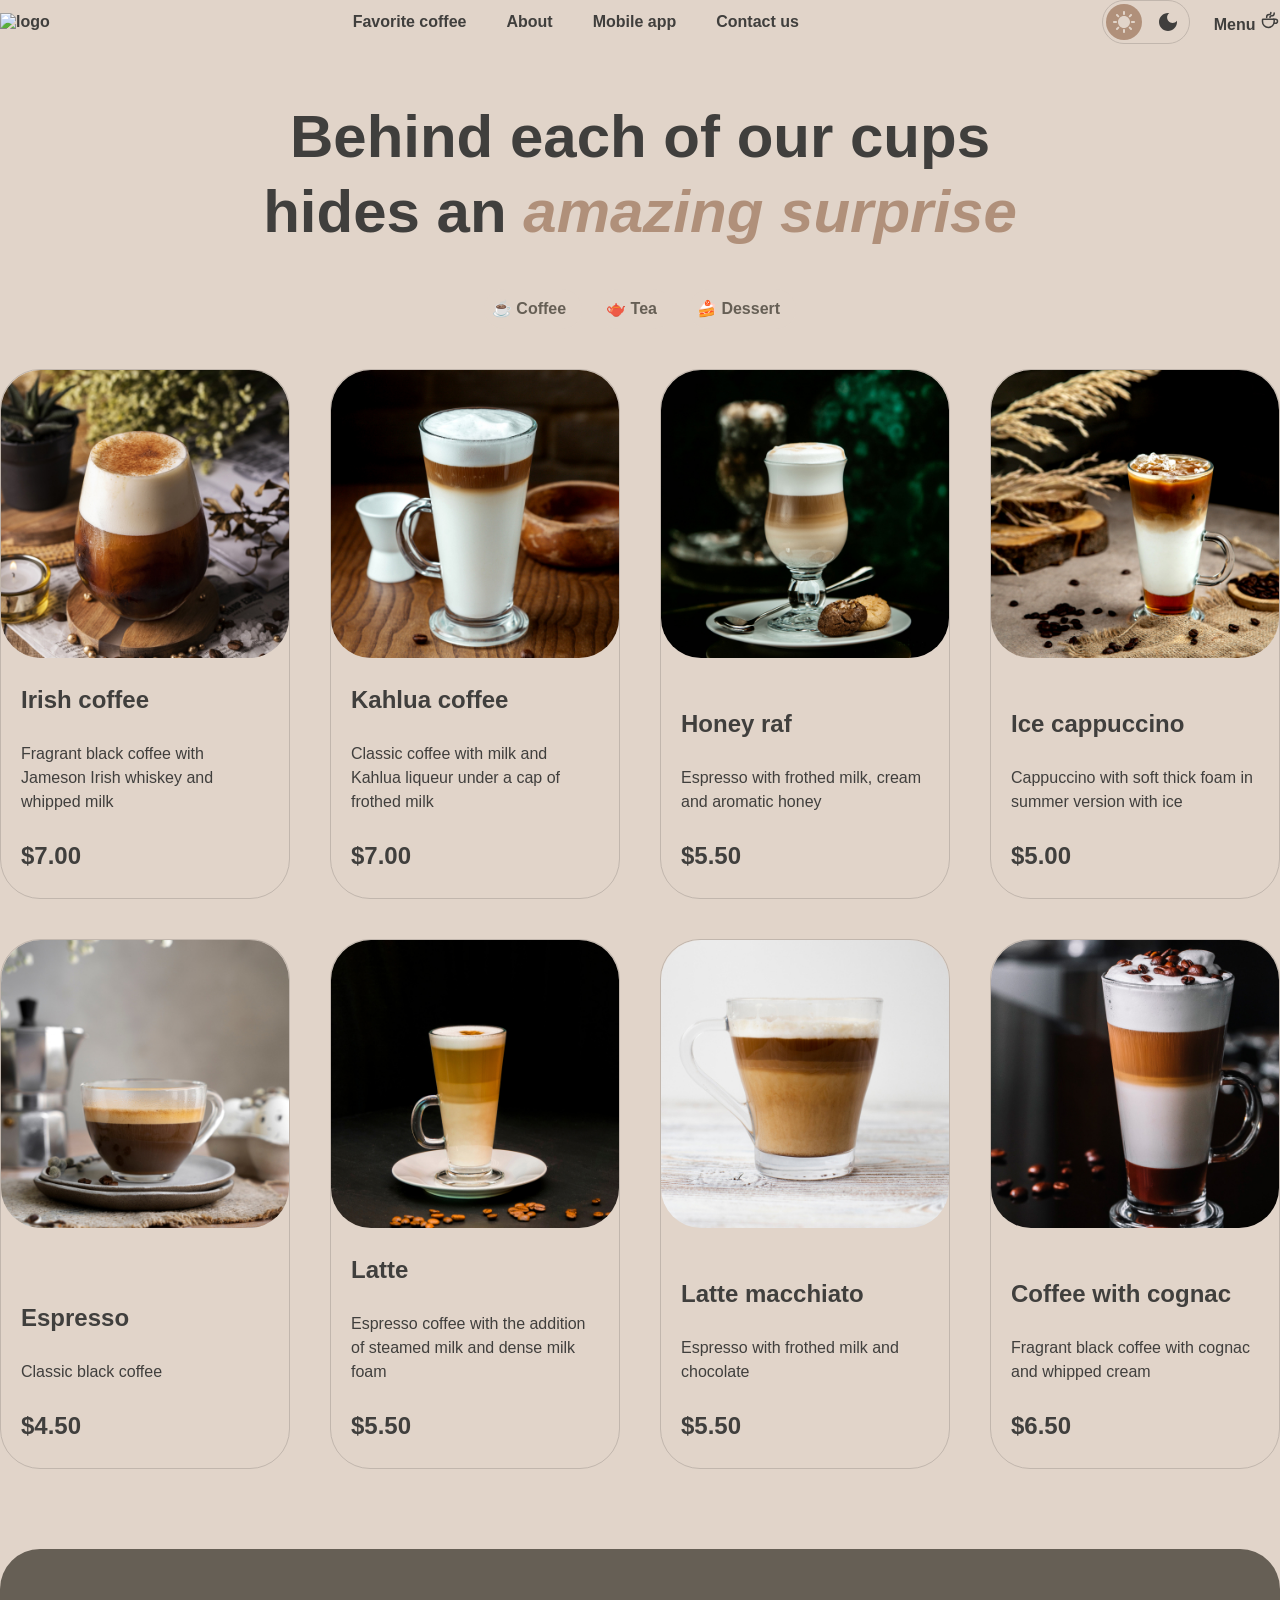
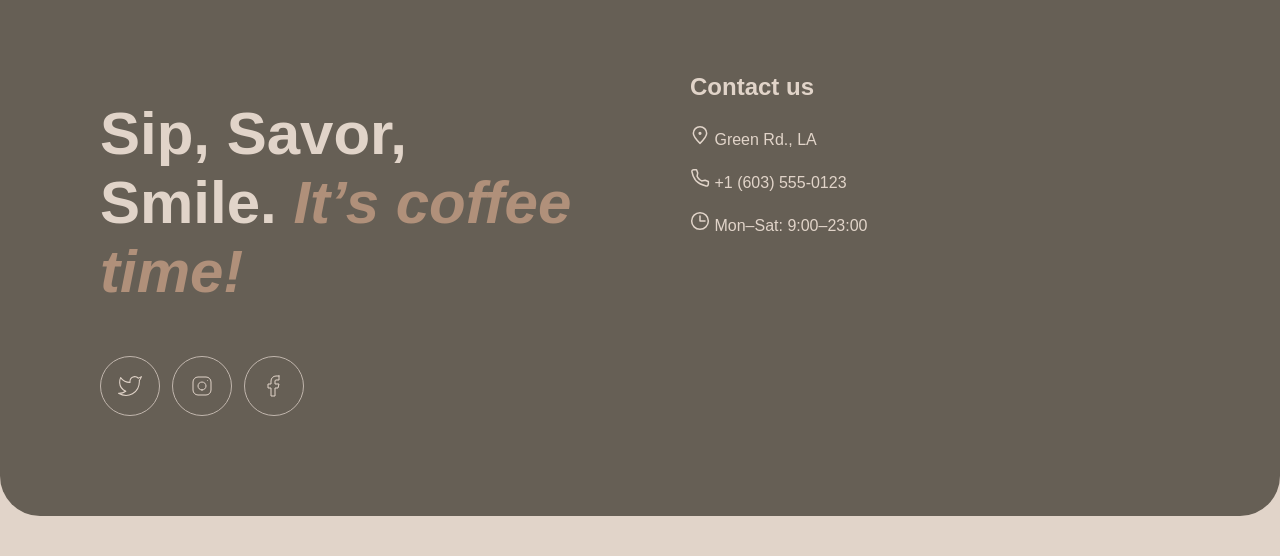
==== catalog.html @ fe8f6eed "fix: menu tab icons" ====
<!DOCTYPE html>
<html lang="en">
<head>
    <meta charset="UTF-8">
    <meta name="viewport" content="width=device-width, initial-scale=1.0">
    <title>Coffee Shop</title>
    <link rel="icon" type="image/x-icon" href="assets/img/favicon.ico">
    <link rel="stylesheet" href="style.css">
</head>
<body>
    <header>
<div class="navigation">
<a href="index.html">
<img src="assets/img/logo.svg" alt="logo">
</a>
<nav class="nav">
    <ul>
        <li><a href="index.html#hero">Favorite coffee</a></li>
        <li><a href="index.html#favorite-coffee">About</a></li>
        <li><a href="index.html#mobile-app">Mobile app</a></li>
        <li><a href="#contact-us">Contact us</a></li>
    </ul>
</nav>
<div class="theme-toggle">
<img src="assets/img/Theme-switch.svg" alt="state" class="img-default">
<img src="assets/img/Theme-switch-hover.svg" alt="state hover" class="img-hover">
</div>
<a href="catalog.html" class="menu-button">
    Menu
    <svg width="20" height="20" viewBox="0 0 20 20" fill="none" xmlns="http://www.w3.org/2000/svg">
<path d="M14.167 9.76667V11.6667C14.167 14.8883 11.5553 17.5 8.33366 17.5C5.112 17.5 2.50033 14.8883 2.50033 11.6667V9.76667C2.50033 9.4353 2.76896 9.16667 3.10033 9.16667H13.567C13.8984 9.16667 14.167 9.4353 14.167 9.76667Z" stroke="#403F3D" stroke-width="1.5" stroke-linecap="round" stroke-linejoin="round"/>
<path d="M10.0003 7.50008C10.0003 6.66675 10.5956 5.83341 11.786 5.83341C13.101 5.83341 14.167 4.76743 14.167 3.45246V2.91675" stroke="#403F3D" stroke-width="1.5" stroke-linecap="round" stroke-linejoin="round"/>
<path d="M6.66634 7.5V7.08333C6.66634 5.70262 7.78563 4.58333 9.16634 4.58333C10.0868 4.58333 10.833 3.83714 10.833 2.91667V2.5" stroke="#403F3D" stroke-width="1.5" stroke-linecap="round" stroke-linejoin="round"/>
<path d="M13.333 9.16675H15.4163C16.5669 9.16675 17.4997 10.0995 17.4997 11.2501C17.4997 12.4007 16.5669 13.3334 15.4163 13.3334H14.1663" stroke="#403F3D" stroke-width="1.5" stroke-linecap="round" stroke-linejoin="round"/>
</svg>
</a>
</div>
    </header>
    <main>
        <div class="menu-container">
            <h1 class="catalog-title">Behind each of our cups hides an <span>amazing surprise</span></h1>
            <div class="menu-tabs">
                <button><span class="icon">☕ Coffee</span></button>
                <button><span class="icon">🫖 Tea</span></button>
                <button><span class="icon">🍰 Dessert</span></button>
            </div>
            <div class="menu-grid">
                <div class="coffee-grid-item">
                    <img src="assets/img/coffee-1.jpg" alt="coffee 1">
                    <div class="grid-content">
                        <p>Irish coffee</p>
          <p>Fragrant black coffee with Jameson Irish whiskey and whipped milk</p>
          <p>$7.00</p></div>
                </div>
                                <div class="coffee-grid-item">
                    <img src="assets/img/coffee-2.jpg" alt="coffee 2">
                    <div class="grid-content">
                        <p>Kahlua coffee</p>
          <p>Classic coffee with milk and Kahlua liqueur under a cap of frothed milk</p>
          <p>$7.00</p></div>
                </div>
                                <div class="coffee-grid-item">
                    <img src="assets/img/coffee-3.jpg" alt="coffee 3">
                    <div class="grid-content">
                        <p>Honey raf</p>
          <p>Espresso with frothed milk, cream and aromatic honey</p>
          <p>$5.50</p></div>
                </div>
                                <div class="coffee-grid-item">
                    <img src="assets/img/coffee-4.jpg" alt="coffee 4">
                    <div class="grid-content">
                        <p>Ice cappuccino</p>
          <p>Cappuccino with soft thick foam in summer version with ice</p>
          <p>$5.00</p></div>
                </div>
                                <div class="coffee-grid-item">
                    <img src="assets/img/coffee-5.jpg" alt="coffee 5">
                    <div class="grid-content">
                        <p>Espresso</p>
          <p>Classic black coffee</p>
          <p>$4.50</p></div>
                </div>
                                <div class="coffee-grid-item">
                    <img src="assets/img/coffee-6.jpg" alt="coffee 6">
                    <div class="grid-content">
                        <p>Latte</p>
          <p>Espresso coffee with the addition of steamed milk and dense milk foam</p>
          <p>$5.50</p></div>
                </div>
                                <div class="coffee-grid-item">
                    <img src="assets/img/coffee-7.jpg" alt="coffee 7">
                    <div class="grid-content">
                        <p>Latte macchiato</p>
          <p>Espresso with frothed milk and chocolate</p>
          <p>$5.50</p></div>
                </div>
                                <div class="coffee-grid-item">
                    <img src="assets/img/coffee-8.jpg" alt="coffee 8">
                    <div class="grid-content">
                        <p>Coffee with cognac</p>
          <p>Fragrant black coffee with cognac and whipped cream</p>
          <p>$6.50</p></div>
                </div>
                </div>
            </div>
    </main>
      <footer>
       <div id="contact-us" class="footer">
        <div class="footer-child">
            <h2>Sip, Savor, Smile. <span>It’s coffee time!</span></h2>
<div class="social-logos">
    <a class="logo-item" href="https://x.com">
<svg width="24" height="24" viewBox="0 0 23 19" fill="none" xmlns="http://www.w3.org/2000/svg">
<path d="M22.5 0.510056C22.5 0.510056 20.4821 1.70217 19.36 2.04006C18.7577 1.34757 17.9573 0.856748 17.067 0.633982C16.1767 0.411216 15.2395 0.467251 14.3821 0.794509C13.5247 1.12177 12.7884 1.70446 12.273 2.46377C11.7575 3.22309 11.4877 4.12239 11.5 5.04006V6.04006C9.74263 6.08562 8.00127 5.69587 6.43101 4.9055C4.86074 4.11513 3.51032 2.94869 2.5 1.51006C2.5 1.51006 -1.5 10.5101 7.5 14.5101C5.44053 15.908 2.98716 16.609 0.5 16.5101C9.5 21.5101 20.5 16.5101 20.5 5.01006C20.4991 4.73151 20.4723 4.45365 20.42 4.18006C21.4406 3.17355 22.5 0.510056 22.5 0.510056Z" stroke="currentColor" stroke-linecap="round" stroke-linejoin="round"/>
</svg>
</a>

<a class="logo-item" href="https://instagram.com">
<svg width="24" height="24" viewBox="0 0 24 24" fill="none" xmlns="http://www.w3.org/2000/svg">
<path d="M12 16C14.2091 16 16 14.2091 16 12C16 9.79086 14.2091 8 12 8C9.79086 8 8 9.79086 8 12C8 14.2091 9.79086 16 12 16Z" stroke="currentColor" stroke-linecap="round" stroke-linejoin="round"/>
<path d="M3 16V8C3 5.23858 5.23858 3 8 3H16C18.7614 3 21 5.23858 21 8V16C21 18.7614 18.7614 21 16 21H8C5.23858 21 3 18.7614 3 16Z" stroke="currentColor"/>
<path d="M17.5 6.51L17.51 6.49889" stroke="currentColor" stroke-linecap="round" stroke-linejoin="round"/>
</svg>
</a>

<a class="logo-item" href="https://facebook.com">
<svg width="24" height="24" viewBox="0 0 24 24" fill="none" xmlns="http://www.w3.org/2000/svg">
<path d="M17 2H14C12.6739 2 11.4021 2.52678 10.4645 3.46447C9.52678 4.40215 9 5.67392 9 7V10H6V14H9V22H13V14H16L17 10H13V7C13 6.73478 13.1054 6.48043 13.2929 6.29289C13.4804 6.10536 13.7348 6 14 6H17V2Z" stroke="currentColor" stroke-linecap="round" stroke-linejoin="round"/>
</svg>
</a>
</div>

</div>

<div class="footer-child">
<h3 class="light-h3">Contact us</h3>
<p><span>
    <svg width="20" height="20" viewBox="0 0 20 20" fill="none" xmlns="http://www.w3.org/2000/svg">
<path d="M16.6663 8.33329C16.6663 12.0152 9.99967 18.3333 9.99967 18.3333C9.99967 18.3333 3.33301 12.0152 3.33301 8.33329C3.33301 4.65139 6.31778 1.66663 9.99967 1.66663C13.6816 1.66663 16.6663 4.65139 16.6663 8.33329Z" stroke="#E1D4C9" stroke-width="1.5"/>
<path d="M10.0003 9.16667C10.4606 9.16667 10.8337 8.79357 10.8337 8.33333C10.8337 7.8731 10.4606 7.5 10.0003 7.5C9.54009 7.5 9.16699 7.8731 9.16699 8.33333C9.16699 8.79357 9.54009 9.16667 10.0003 9.16667Z" fill="#E1D4C9" stroke="#E1D4C9" stroke-width="1.5" stroke-linecap="round" stroke-linejoin="round"/>
</svg>
 Green Rd.,  LA
</span></p>

<p><span>
    <svg width="20" height="20" viewBox="0 0 20 20" fill="none" xmlns="http://www.w3.org/2000/svg">
<path d="M15.0984 12.2516L11.6665 12.9166C9.34845 11.7531 7.91654 10.4166 7.08321 8.33329L7.72483 4.89154L6.51197 1.66663L3.72946 1.66663C2.60191 1.66663 1.71466 2.59958 1.90108 3.71161C2.29888 6.08454 3.37231 10.0391 6.24987 12.9166C9.27338 15.9401 13.5661 17.3318 16.1378 17.9288C17.299 18.1983 18.3332 17.2908 18.3332 16.0988L18.3332 13.4843L15.0984 12.2516Z" stroke="#E1D4C9" stroke-width="1.5" stroke-linecap="round" stroke-linejoin="round"/>
</svg>
+1 (603) 555-0123</span></p>

<p><span>
    <svg width="20" height="20" viewBox="0 0 20 20" fill="none" xmlns="http://www.w3.org/2000/svg">
<g clip-path="url(#clip0_217_1736)">
<path d="M10 5L10 10L15 10" stroke="#E1D4C9" stroke-width="1.5" stroke-linecap="round" stroke-linejoin="round"/>
<path d="M10.0003 18.3333C14.6027 18.3333 18.3337 14.6023 18.3337 9.99996C18.3337 5.39759 14.6027 1.66663 10.0003 1.66663C5.39795 1.66663 1.66699 5.39759 1.66699 9.99996C1.66699 14.6023 5.39795 18.3333 10.0003 18.3333Z" stroke="#E1D4C9" stroke-width="1.5" stroke-linecap="round" stroke-linejoin="round"/>
</g>
<defs>
<clipPath id="clip0_217_1736">
<rect width="20" height="20" fill="white"/>
</clipPath>
</defs>
</svg>
Mon–Sat: 9:00–23:00</span></p>
</div>
</div>
    </footer>
    <script src="js/main.js"></script>
</body>
</html>
---- style.css ----
* {
    box-sizing: border-box;
}
html {
    scroll-behavior: smooth;
}
body {
    background-color: #E1D4C9;
    font-family: 'Inter', sans-serif;
    color: #403F3D;
    max-width: 1360px;
    margin: 0 auto;
}
h2{
font-weight: 600;
font-size: 60px;
}
h1{
font-weight: 600;
font-size: 72px;
line-height: 105%;
color: #E1D4C9;
}
.catalog-title{
font-weight: 600;
font-size: 60px;
line-height: 125%;
color: #403F3D;
text-align: center;
max-width: 800px;
width: 100%;
margin-left: auto;
margin-right: auto;
}
h3{
    font-weight: 600;
    font-size: 24px;
    color: #403F3D;
}
.light-h3{
    font-weight: 600;
    font-size: 24px;
    color: #E1D4C9;
}
p {
font-weight: 400;
font-size: 16px;
line-height: 150%;
}
.nav {
    flex: 1;
}
.nav ul {
display: flex;
justify-content: center;
gap: 40px;
list-style: none;
margin: 0;
padding: 0;
}
.navigation {
    display: flex;
    align-items: center;
    width: 100%;
    justify-content: space-between;
    padding-bottom:15px;
}

a {
   text-decoration: none;
}
footer{
    background-color: #665F55;
    border-radius: 40px;

}
footer a{
border-style: solid;
border-radius: 100px;
border-width: 1px;
border-color: #c1b6ad;
color: #E1D4C9;
width: 60px;
height: 60px;
}

footer a:hover {
border-color: #E1D4C9;
border-style: none;
background-color: #E1D4C9;
color: #403F3D;
}
header a{
font-size: 16px;
font-weight: 600;
color: inherit;
}

.hero-container {
  background-image: url("assets/img/img-hero.svg");
  background-size: cover;
  background-position: center;
  background-repeat: no-repeat;
  border-radius: 40px;
  height: 644px;
  padding-top: 52px;
  padding-left: 100px;

}
.offer{
    max-width: 530px;
    gap: 40px;
}

h2 span {
    font-style: italic;
    color: #B0907A;
}
h1 span {
    font-style: italic;
    color: #B0907A;
}
.offer-button{
    display: inline-flex;
    align-items: center;
    justify-content: center;
    gap: 8px;
    color: #403F3D;
    background-color:#E1D4C9;
    width: 200px;
    height: 64px;
    border-radius: 100px;
    font-size: 16px;
    font-weight: 600;
    border: none;
    margin-top: 15px;}
.offer-button svg{
    visibility: hidden;
}
.offer-button:hover svg{
    visibility:visible;
}
.offer p{
    color: #E1D4C9;
    line-height: 150%;
}
.theme-toggle{
    display: flex;
    align-items: center;
    margin-right: 24px;
    position: relative;
}

.img-hover {
display: none;
}
.theme-toggle:hover .img-default{
    display: none;
}
.theme-toggle:hover .img-hover {
display: flex;
gap: 24px;
}
.menu-button:hover{
border-color: #403F3D;
border-bottom: 2px solid;
}
.favorite-coffee-container{
display: flex;
flex-direction: column;
align-items: center;
padding-top: 55px;
width: 100%;
}

.slider-container{
    width: 100%;
    height: 100%;
    display: flex;
    flex-direction: row;
    align-items: center;
    text-align: center;
    gap: 40px;
    justify-content: flex-start;
    overflow-x:hidden;
    overflow-y:hidden;


}
.slider-item{
padding: 0px 336px;;
}
.left-arrow:hover{
background-color: #665F55;
color: #E1D4C9;
border-radius: 100px;
}

.right-arrow:hover{
background-color: #665F55;
color: #E1D4C9;
border-radius: 100px;
}
.slider-item img{
    width: 480px;
    height: 480px;
}
.slider-controls {
display: flex;
justify-content: center;
gap: 12px;
}
.slider-controls__item {
width: 40px;
height: 4px;
border-radius: 100px;
background-color: #C1B6AD;
}
.slider-controls__item.active {
background-color: #665f55;
}
footer h2{
    color:#E1D4C9;
}
.about-grid{
  column-count: 2;
  column-gap: 40px;
  width: 100%;

}
.grid-item{
    border-radius: 20px;
    width: 100%;
    object-fit: cover;
    margin-bottom: 40px;
}
.grid-item:nth-child(1) { height: 590px; }
.grid-item:nth-child(2) { height: 430px; }
.grid-item:nth-child(3) { height: 430px; }
.grid-item:nth-child(4) { height: 590px; }

.mobile-app{
    display: flex;
    flex-direction: row;
    align-items:center;
}
.mobile-screens-img{
width: 100%;
}
.mobile-app svg:hover{
background-color: #665F55;
color: #E1D4C9;
border-radius: 100px;
}
.footer{
    display: flex;
    flex-direction: row;
    padding: 100px;
    gap: 100px;
    margin-bottom: 40px;
}
.footer-child{
    flex: 1;
}
.footer-child p{
        color: #E1D4C9;
}
.footer-child p:hover{
  text-decoration: underline;
}
.social-logos {
    display: flex;
    align-items: center;
    gap: 12px;
}
.logo-item{
display: flex;
  align-items: center;
  justify-content: center;
}
.menu-container {
    display: flex;
    flex-direction: column;
}
.menu-tabs{
    display: flex;
    justify-content: center;
    gap: 16px;
    margin-bottom: 40px;

}
.menu-grid{
    display: grid;
    grid-template-columns: repeat(4, 1fr);
    grid-template-rows: repeat(2, auto);
    gap: 40px;
    width: 100%;
    margin-bottom: 80px;
}
.coffee-grid-item {
  display: flex;
  flex-direction: column;
  justify-content: space-between;
  color:#403F3D;
    border: 1px solid #C1B6AD;
    border-radius: 40px;
}
.coffee-grid-item img{
width: 100%;
  height: auto;
  border-radius: 40px;
  object-fit: cover;
}
.grid-content{
    padding-left: 20px;
    padding-right: 20px;
}
.menu-tabs button{
padding-top: 8px;
padding-right: 16px;
padding-bottom: 8px;
padding-left: 8px;
gap: 8px;
border-radius: 100px;
background-color: #E1D4C9;
color: #665F55;
border-style: none;
font-weight: 600;
font-size: 16px;
line-height: 150%;
}
.menu-tabs button:hover{
background-color: #665F55;
color: #E1D4C9;
border-radius: 100px;
}
.grid-content p{
    font-weight: 600;
    font-size: 24px;
    color: #403F3D;
}
.grid-content p:nth-child(2){
    font-weight: 400;
    font-size: 16px;
    color: #403F3D;
}
.burger-menu{
width: 60px;
  height: 60px;
  background-color: transparent;
  border: 1px solid #403F3D;
  border-radius: 50%;
  display: none;
  flex-direction: column;
  justify-content: center;
  align-items: center;
  gap: 8px;
  cursor: pointer;
  padding: 0;
  transition: background-color 0.3s ease, border-color 0.3s ease;
}
.burger-menu .line {
display: block;
  width: 24px;
  height: 2px;
  background-color: #403F3D;
  border-radius: 2px;
  transition: transform 0.3s ease, opacity 0.3s ease;
}

body.dark-theme {
    background-color: #403F3D;
    color: #E1D4C9;
}

body.dark-theme h2,
body.dark-theme h3,
body.dark-theme .catalog-title,
body.dark-theme .grid-content p,
body.dark-theme .menu-button{
    color: #E1D4C9;
}
body.dark-theme .theme-toggle .img-default:hover{
    background-color: #E1D4C9;
    border-radius: 100px;
}
body.dark-theme .theme-toggle .img-default{
    background-color: #E1D4C9;
    border-radius: 100px;
}

body.dark-theme h1 {
    color: #403F3D;
}

body.dark-theme .coffee-grid-item {
    border-color: #665F55;
    background-color: #4a4947;
}

body.dark-theme .menu-button:hover {
    border-color: #E1D4C9;
}

  @media (max-width: 768px) {
  body {
    overflow-x: hidden;
    padding: 0 40px;
  }
.navigation {
    justify-content: space-between;
}

  h1 { font-size: 54px; }
  h2, .catalog-title { font-size: 44px; }


  .nav { display: none; }
  .theme-toggle { margin-right: 0; }


  .hero-container {
    height: 520px;
    padding-left: 60px;
    padding-top: 40px;
  }
  .offer { max-width: 440px; }


  .slider-item { padding: 0 40px; }
  .slider-item img {
    width: 348px;
    height: 348px;
  }


  .about-grid {
    column-count: 1;
  }
  .grid-item {
    height: auto !important;
    margin-bottom: 24px;
  }


  .menu-grid {
    grid-template-columns: repeat(2, 1fr);
    gap: 24px;
    margin-bottom: 40px;
  }


  .footer {
    flex-direction: column;
    padding: 60px 40px;
    gap: 60px;
  }
 .slider-controls,
  .left-arrow,
  .right-arrow,
  .menu-button{
    display: none;
  }
    .menu-grid .coffee-grid-item:nth-child(n+5) {
    display: none;
  }
  .burger-menu {
  display: flex !important;
   min-width: 60px !important;
    min-height: 60px !important;
}
.mobile-app{
    flex-direction: column;
}
}

@media (max-width: 380px) {
  body {
    padding: 0 16px;
  }

  h1 { font-size: 42px; }
  h2, .catalog-title { font-size: 32px; }

  .navigation {
    justify-content: space-between;
}

  .hero-container {
    height: auto;
    padding: 60px 16px;
    background-position: 35% center;
  }
  .offer {
    max-width: 100%;
    text-align: center;
  }
  .offer-button {
    margin: 24px auto 0 auto;
    display: flex;
  }

  .slider-item img {
    width: 280px;
    height: 280px;
  }

  .menu-grid {
    grid-template-columns: 1fr;
    gap: 20px;
  }

  .footer {
    padding: 60px 16px;
    gap: 40px;
  }
  .slider-controls,
  .left-arrow,
  .right-arrow,
  .menu-button{
    display: none;
  }
    .menu-grid .coffee-grid-item:nth-child(n+5) {
    display: none;
  }
    .burger-menu{
  display: flex !important;
    min-width: 60px !important;
    min-height: 60px !important;
}
.mobile-app{
    flex-direction: column;
}
}
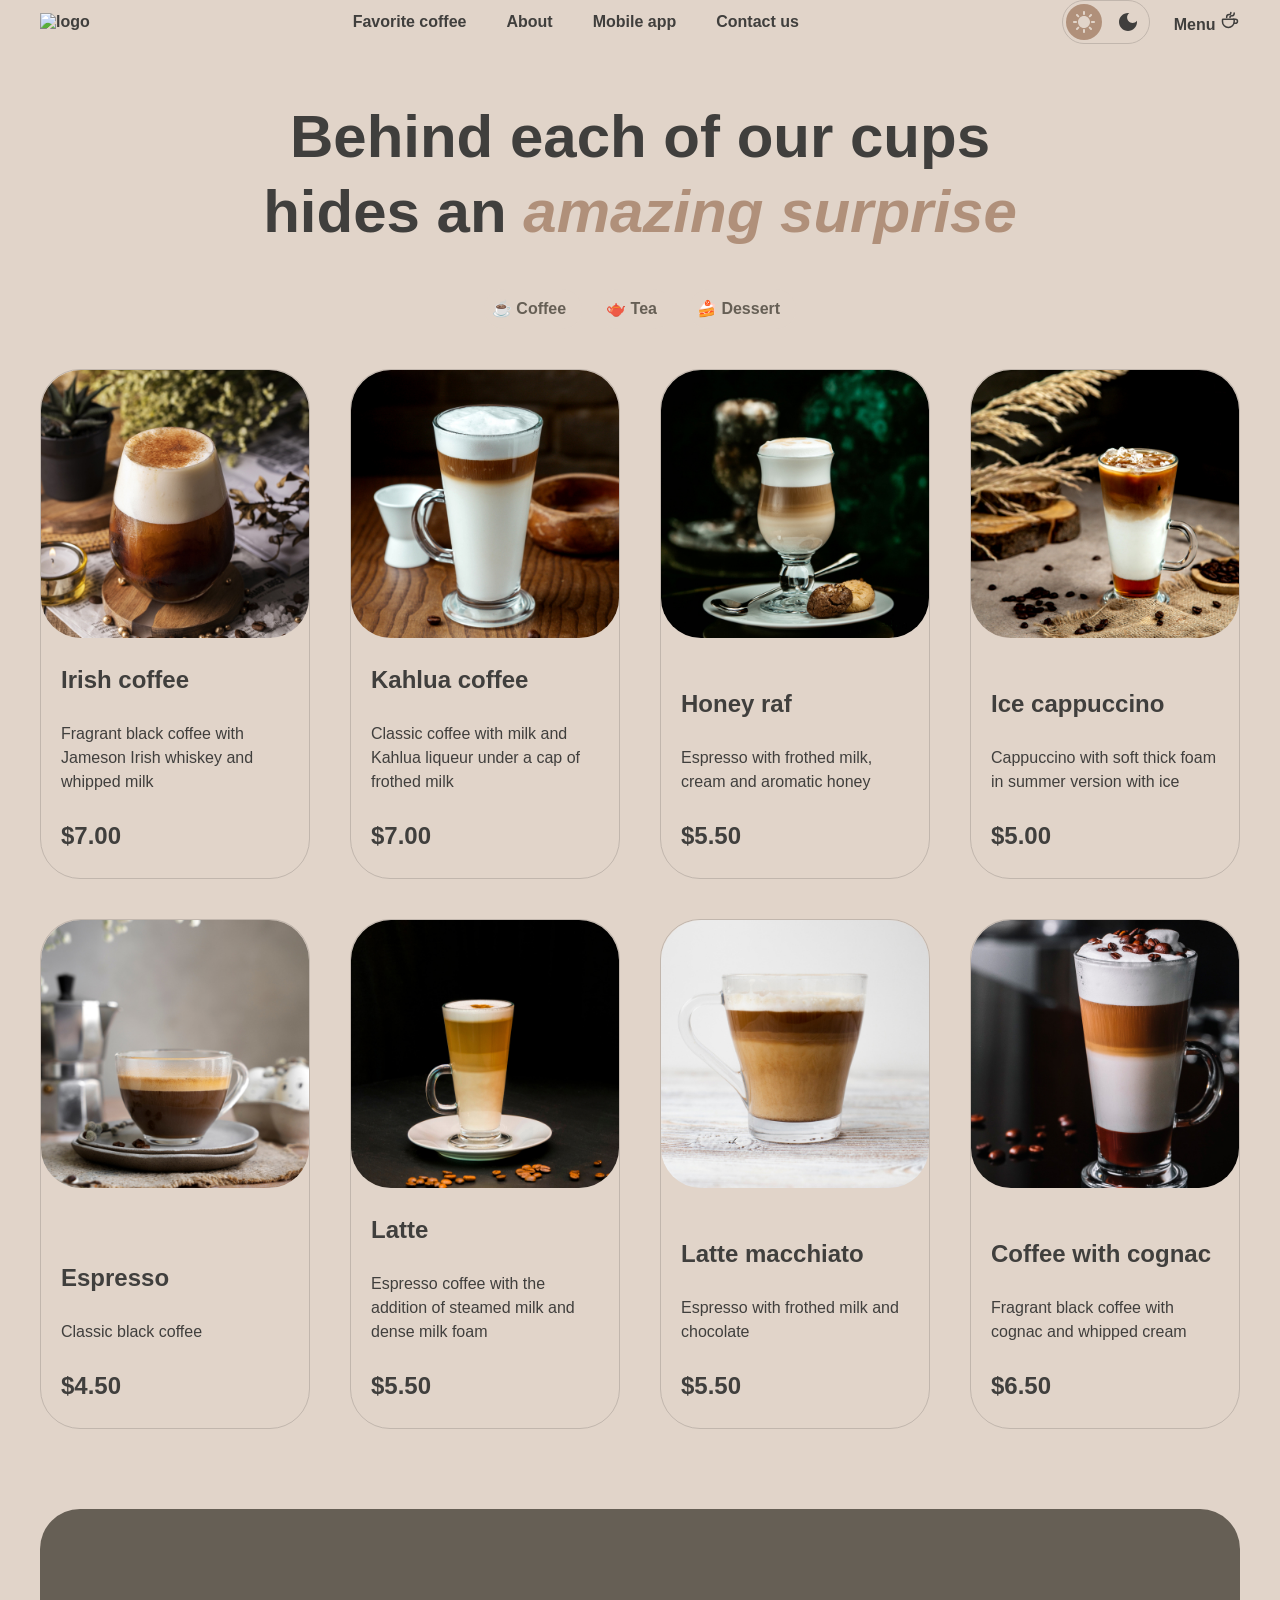
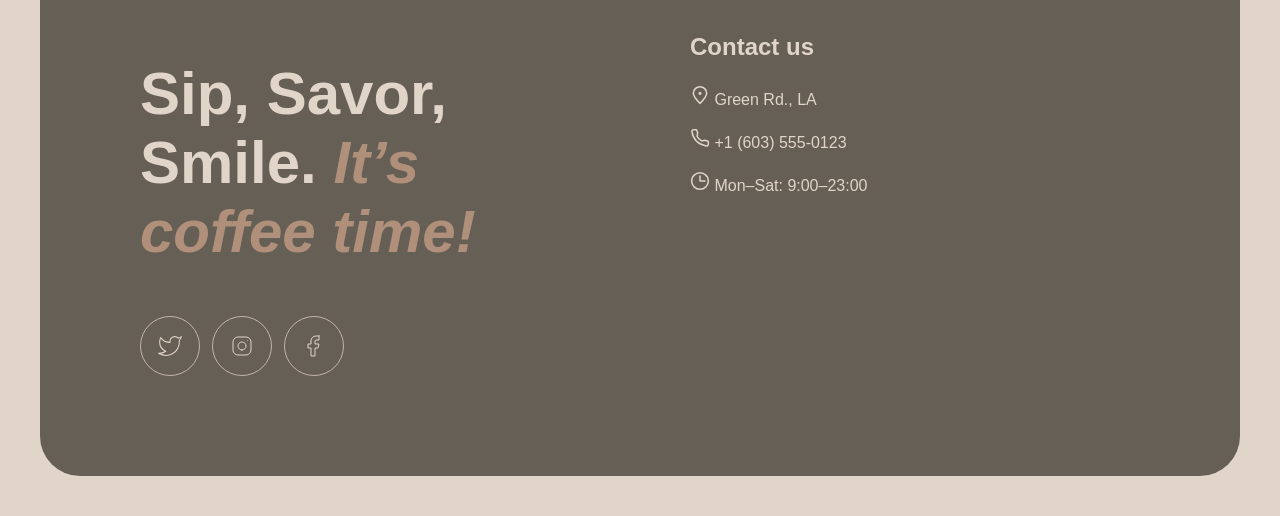
==== commit 8fd6886b: "fix: header and body" ====
--- a/catalog.html
+++ b/catalog.html
@@ -8,16 +8,15 @@
     <link rel="stylesheet" href="style.css">
 </head>
 <body>
-    <header>
-<div class="navigation">
-<a href="index.html">
+    <header class="navigation">
+<a href="/">
 <img src="assets/img/logo.svg" alt="logo">
 </a>
 <nav class="nav">
     <ul>
-        <li><a href="index.html#hero">Favorite coffee</a></li>
-        <li><a href="index.html#favorite-coffee">About</a></li>
-        <li><a href="index.html#mobile-app">Mobile app</a></li>
+        <li><a href="/#hero">Favorite coffee</a></li>
+        <li><a href="/#favorite-coffee">About</a></li>
+        <li><a href="/#mobile-app">Mobile app</a></li>
         <li><a href="#contact-us">Contact us</a></li>
     </ul>
 </nav>
@@ -25,7 +24,7 @@
 <img src="assets/img/Theme-switch.svg" alt="state" class="img-default">
 <img src="assets/img/Theme-switch-hover.svg" alt="state hover" class="img-hover">
 </div>
-<a href="catalog.html" class="menu-button">
+<a href="/" class="menu-button">
     Menu
     <svg width="20" height="20" viewBox="0 0 20 20" fill="none" xmlns="http://www.w3.org/2000/svg">
 <path d="M14.167 9.76667V11.6667C14.167 14.8883 11.5553 17.5 8.33366 17.5C5.112 17.5 2.50033 14.8883 2.50033 11.6667V9.76667C2.50033 9.4353 2.76896 9.16667 3.10033 9.16667H13.567C13.8984 9.16667 14.167 9.4353 14.167 9.76667Z" stroke="#403F3D" stroke-width="1.5" stroke-linecap="round" stroke-linejoin="round"/>
@@ -34,7 +33,10 @@
 <path d="M13.333 9.16675H15.4163C16.5669 9.16675 17.4997 10.0995 17.4997 11.2501C17.4997 12.4007 16.5669 13.3334 15.4163 13.3334H14.1663" stroke="#403F3D" stroke-width="1.5" stroke-linecap="round" stroke-linejoin="round"/>
 </svg>
 </a>
-</div>
+<button class="burger-menu">
+  <span class="line"></span>
+  <span class="line"></span>
+</button>
     </header>
     <main>
         <div class="menu-container">
@@ -104,8 +106,7 @@
                 </div>
             </div>
     </main>
-      <footer>
-       <div id="contact-us" class="footer">
+      <footer id="contact-us" class="footer">
         <div class="footer-child">
             <h2>Sip, Savor, Smile. <span>It’s coffee time!</span></h2>
 <div class="social-logos">
@@ -162,7 +163,6 @@
 </svg>
 Mon–Sat: 9:00–23:00</span></p>
 </div>
-</div>
     </footer>
     <script src="js/main.js"></script>
 </body>
--- a/style.css
+++ b/style.css
@@ -8,7 +8,9 @@
     background-color: #E1D4C9;
     font-family: 'Inter', sans-serif;
     color: #403F3D;
-    max-width: 1360px;
+    max-width: 1440px;
+    padding-left: 40px;
+    padding-right: 40px;
     margin: 0 auto;
 }
 h2{
@@ -188,7 +190,7 @@
 
 }
 .slider-item{
-padding: 0px 336px;;
+padding: 0px 336px;
 }
 .left-arrow:hover{
 background-color: #665F55;
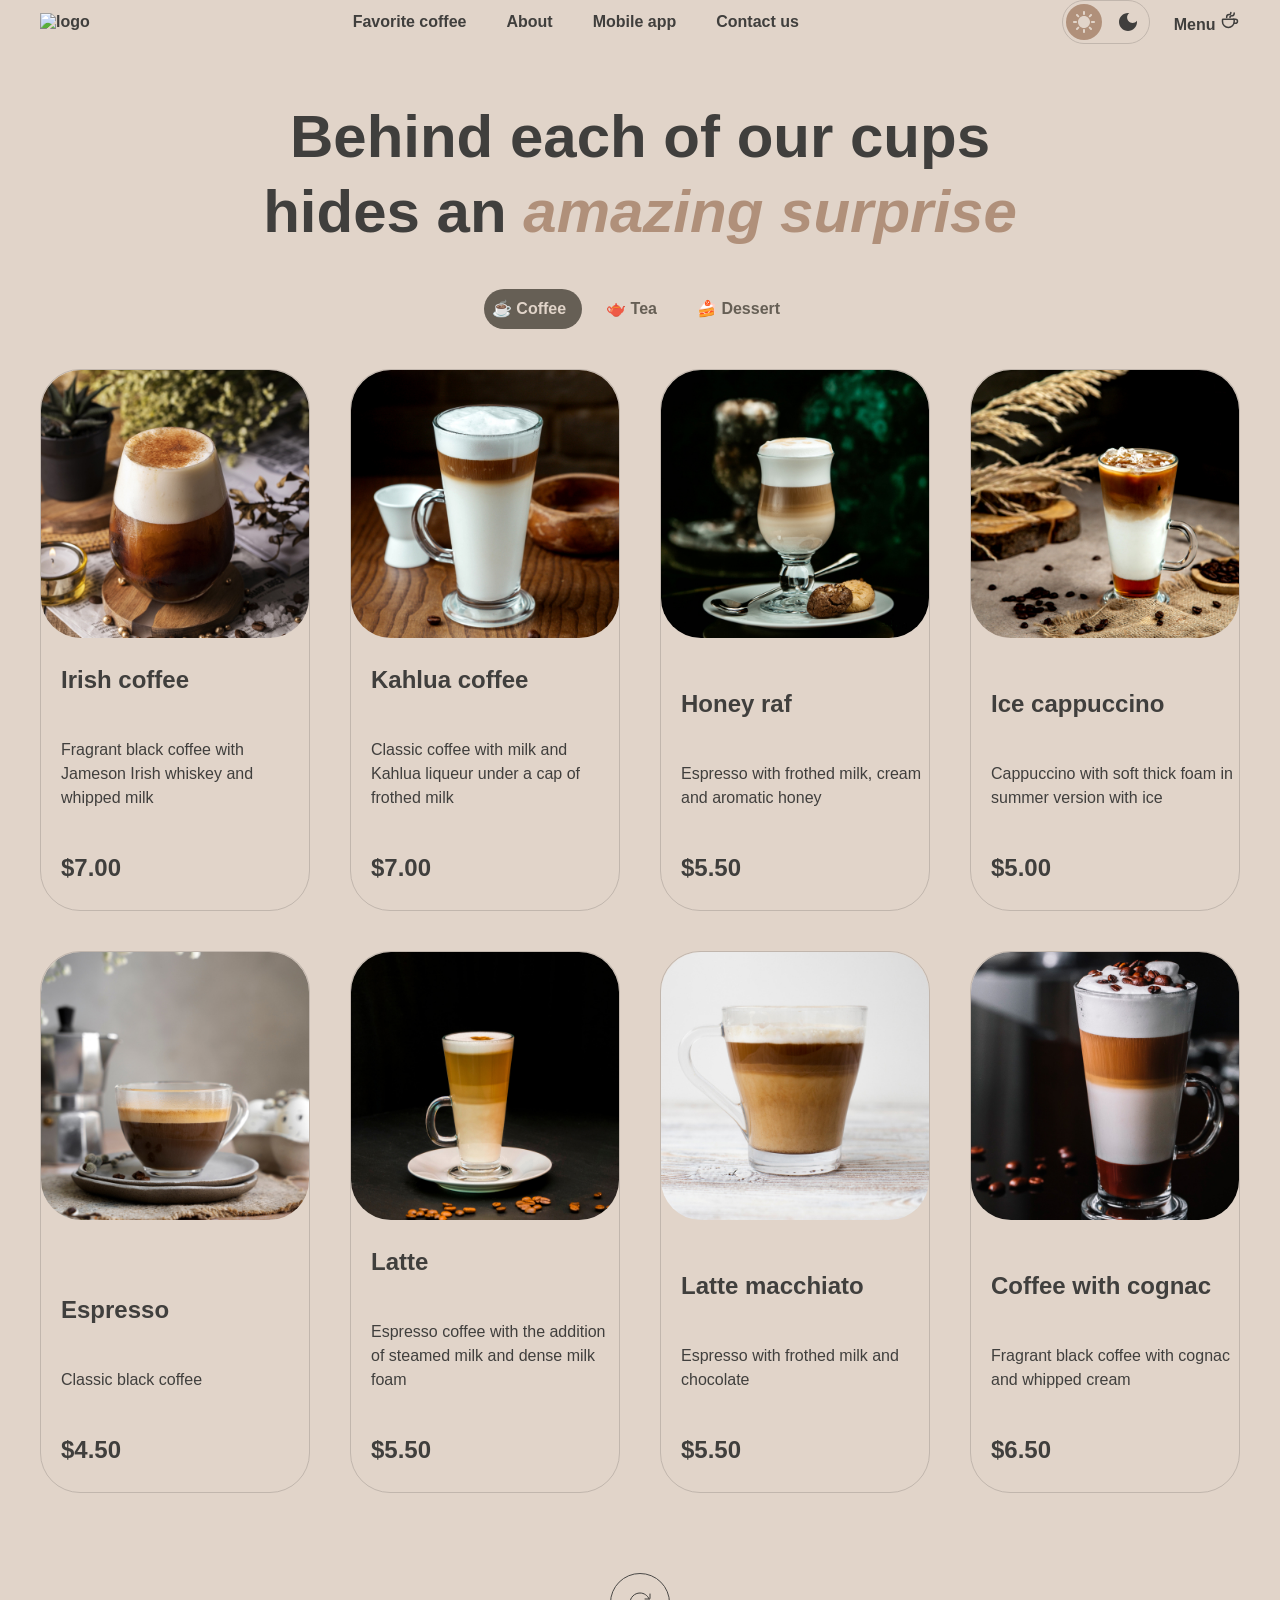
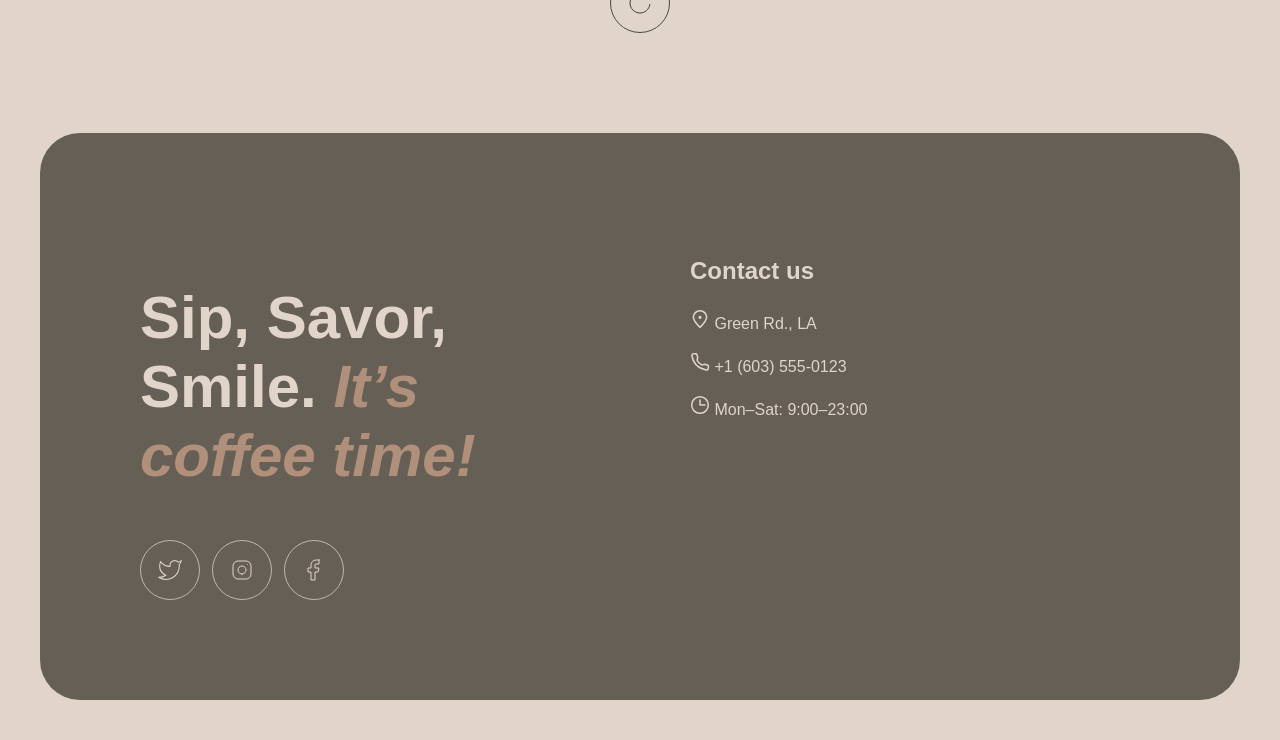
==== commit 0fa165ae: "feat: add choose category and refresh" ====
--- a/catalog.html
+++ b/catalog.html
@@ -8,23 +8,32 @@
     <link rel="stylesheet" href="style.css">
 </head>
 <body>
-    <header class="navigation">
+<header class="navigation">
 <a href="/">
 <img src="assets/img/logo.svg" alt="logo">
 </a>
-<nav class="nav">
+<nav class="nav" id="nav-menu">
     <ul>
-        <li><a href="/#hero">Favorite coffee</a></li>
-        <li><a href="/#favorite-coffee">About</a></li>
-        <li><a href="/#mobile-app">Mobile app</a></li>
+        <li><a href="#hero">Favorite coffee</a></li>
+        <li><a href="#favorite-coffee">About</a></li>
+        <li><a href="#mobile-app">Mobile app</a></li>
         <li><a href="#contact-us">Contact us</a></li>
     </ul>
+        <a href="catalog.html" class="menu-button mobile-only-btn">
+      Menu
+      <svg width="20" height="20" viewBox="0 0 20 20" fill="none" xmlns="http://w3.org">
+        <path d="M14.167 9.76667V11.6667C14.167 14.8883 11.5553 17.5 8.33366 17.5C5.112 17.5 2.50033 14.8883 2.50033 11.6667V9.76667C2.50033 9.4353 2.76896 9.16667 3.10033 9.16667H13.567C13.8984 9.16667 14.167 9.4353 14.167 9.76667Z" stroke="#403F3D" stroke-width="1.5" stroke-linecap="round" stroke-linejoin="round"/>
+        <path d="M10.0003 7.50008C10.0003 6.66675 10.5956 5.83341 11.786 5.83341C13.101 5.83341 14.167 4.76743 14.167 3.45246V2.91675" stroke="#403F3D" stroke-width="1.5" stroke-linecap="round" stroke-linejoin="round"/>
+        <path d="M6.66634 7.5V7.08333C6.66634 5.70262 7.78563 4.58333 9.16634 4.58333C10.0868 4.58333 10.833 3.83714 10.833 2.91667V2.5" stroke="#403F3D" stroke-width="1.5" stroke-linecap="round" stroke-linejoin="round"/>
+        <path d="M13.333 9.16675H15.4163C16.5669 9.16675 17.4997 10.0995 17.4997 11.2501C17.4997 12.4007 16.5669 13.3334 15.4163 13.3334H14.1663" stroke="#403F3D" stroke-width="1.5" stroke-linecap="round" stroke-linejoin="round"/>
+      </svg>
+    </a>
 </nav>
 <div class="theme-toggle">
 <img src="assets/img/Theme-switch.svg" alt="state" class="img-default">
 <img src="assets/img/Theme-switch-hover.svg" alt="state hover" class="img-hover">
 </div>
-<a href="/" class="menu-button">
+<a href="catalog.html" class="menu-button">
     Menu
     <svg width="20" height="20" viewBox="0 0 20 20" fill="none" xmlns="http://www.w3.org/2000/svg">
 <path d="M14.167 9.76667V11.6667C14.167 14.8883 11.5553 17.5 8.33366 17.5C5.112 17.5 2.50033 14.8883 2.50033 11.6667V9.76667C2.50033 9.4353 2.76896 9.16667 3.10033 9.16667H13.567C13.8984 9.16667 14.167 9.4353 14.167 9.76667Z" stroke="#403F3D" stroke-width="1.5" stroke-linecap="round" stroke-linejoin="round"/>
@@ -33,7 +42,7 @@
 <path d="M13.333 9.16675H15.4163C16.5669 9.16675 17.4997 10.0995 17.4997 11.2501C17.4997 12.4007 16.5669 13.3334 15.4163 13.3334H14.1663" stroke="#403F3D" stroke-width="1.5" stroke-linecap="round" stroke-linejoin="round"/>
 </svg>
 </a>
-<button class="burger-menu">
+<button class="burger-menu" id="burger-btn">
   <span class="line"></span>
   <span class="line"></span>
 </button>
@@ -42,68 +51,14 @@
         <div class="menu-container">
             <h1 class="catalog-title">Behind each of our cups hides an <span>amazing surprise</span></h1>
             <div class="menu-tabs">
-                <button><span class="icon">☕ Coffee</span></button>
-                <button><span class="icon">🫖 Tea</span></button>
-                <button><span class="icon">🍰 Dessert</span></button>
+                <button class="icon active" data-category="coffee"><span>☕ Coffee</span></button>
+                <button class="icon" data-category="tea"><span>🫖 Tea</span></button>
+                <button class="icon" data-category="dessert"><span>🍰 Dessert</span></button>
             </div>
             <div class="menu-grid">
-                <div class="coffee-grid-item">
-                    <img src="assets/img/coffee-1.jpg" alt="coffee 1">
-                    <div class="grid-content">
-                        <p>Irish coffee</p>
-          <p>Fragrant black coffee with Jameson Irish whiskey and whipped milk</p>
-          <p>$7.00</p></div>
-                </div>
-                                <div class="coffee-grid-item">
-                    <img src="assets/img/coffee-2.jpg" alt="coffee 2">
-                    <div class="grid-content">
-                        <p>Kahlua coffee</p>
-          <p>Classic coffee with milk and Kahlua liqueur under a cap of frothed milk</p>
-          <p>$7.00</p></div>
-                </div>
-                                <div class="coffee-grid-item">
-                    <img src="assets/img/coffee-3.jpg" alt="coffee 3">
-                    <div class="grid-content">
-                        <p>Honey raf</p>
-          <p>Espresso with frothed milk, cream and aromatic honey</p>
-          <p>$5.50</p></div>
-                </div>
-                                <div class="coffee-grid-item">
-                    <img src="assets/img/coffee-4.jpg" alt="coffee 4">
-                    <div class="grid-content">
-                        <p>Ice cappuccino</p>
-          <p>Cappuccino with soft thick foam in summer version with ice</p>
-          <p>$5.00</p></div>
-                </div>
-                                <div class="coffee-grid-item">
-                    <img src="assets/img/coffee-5.jpg" alt="coffee 5">
-                    <div class="grid-content">
-                        <p>Espresso</p>
-          <p>Classic black coffee</p>
-          <p>$4.50</p></div>
-                </div>
-                                <div class="coffee-grid-item">
-                    <img src="assets/img/coffee-6.jpg" alt="coffee 6">
-                    <div class="grid-content">
-                        <p>Latte</p>
-          <p>Espresso coffee with the addition of steamed milk and dense milk foam</p>
-          <p>$5.50</p></div>
-                </div>
-                                <div class="coffee-grid-item">
-                    <img src="assets/img/coffee-7.jpg" alt="coffee 7">
-                    <div class="grid-content">
-                        <p>Latte macchiato</p>
-          <p>Espresso with frothed milk and chocolate</p>
-          <p>$5.50</p></div>
-                </div>
-                                <div class="coffee-grid-item">
-                    <img src="assets/img/coffee-8.jpg" alt="coffee 8">
-                    <div class="grid-content">
-                        <p>Coffee with cognac</p>
-          <p>Fragrant black coffee with cognac and whipped cream</p>
-          <p>$6.50</p></div>
-                </div>
-                </div>
+            </div>
+            <div class="refresh">
+                <img src="assets/img/refresh.svg" alt="refresh">
             </div>
     </main>
       <footer id="contact-us" class="footer">
--- a/style.css
+++ b/style.css
@@ -12,6 +12,9 @@
     padding-left: 40px;
     padding-right: 40px;
     margin: 0 auto;
+  }
+  .lock-scroll {
+  overflow: hidden;
 }
 h2{
 font-weight: 600;
@@ -66,6 +69,7 @@
     width: 100%;
     justify-content: space-between;
     padding-bottom:15px;
+    position: relative;
 }
 
 a {
@@ -167,31 +171,52 @@
 border-color: #403F3D;
 border-bottom: 2px solid;
 }
-.favorite-coffee-container{
-display: flex;
-flex-direction: column;
-align-items: center;
-padding-top: 55px;
-width: 100%;
-}
-
-.slider-container{
-    width: 100%;
-    height: 100%;
-    display: flex;
-    flex-direction: row;
-    align-items: center;
-    text-align: center;
-    gap: 40px;
-    justify-content: flex-start;
-    overflow-x:hidden;
-    overflow-y:hidden;
-
-
-}
-.slider-item{
-padding: 0px 336px;
-}
+.slider-wrapper {
+  max-width: 1440px;
+  width: 100%;
+  margin: 0 auto;
+  overflow: hidden;
+}
+
+.slider-container {
+  display: flex;
+  flex-direction: row;
+  align-items: center;
+  text-align: center;
+  width: 100%;
+  height: 700px;
+  overflow: hidden;
+  position: relative;
+}
+
+.slider-item {
+  position: relative;
+  width: 100%;
+  flex-shrink: 0;
+  transform: translateX(0);
+  display: flex;
+  flex-direction: column;
+  align-items: center;
+  justify-content: center;
+  transition: transform 0.7s ease-in-out;
+}
+.slider-text{
+  width: 480px;
+}
+.left-arrow, .right-arrow{
+  margin: 0px 40px;
+  position: absolute;
+  top: 50%;
+  transition: 0.3s ease;
+  z-index: 1;
+}
+.right-arrow{
+  right: 0;
+}
+.left-arrow{
+  left: 0;
+}
+
 .left-arrow:hover{
 background-color: #665F55;
 color: #E1D4C9;
@@ -203,10 +228,7 @@
 color: #E1D4C9;
 border-radius: 100px;
 }
-.slider-item img{
-    width: 480px;
-    height: 480px;
-}
+
 .slider-controls {
 display: flex;
 justify-content: center;
@@ -230,16 +252,16 @@
   width: 100%;
 
 }
-.grid-item{
+.main-grid-item{
     border-radius: 20px;
     width: 100%;
     object-fit: cover;
     margin-bottom: 40px;
 }
-.grid-item:nth-child(1) { height: 590px; }
-.grid-item:nth-child(2) { height: 430px; }
-.grid-item:nth-child(3) { height: 430px; }
-.grid-item:nth-child(4) { height: 590px; }
+.main-grid-item:nth-child(1) { height: 590px; }
+.main-grid-item:nth-child(2) { height: 430px; }
+.main-grid-item:nth-child(3) { height: 430px; }
+.main-grid-item:nth-child(4) { height: 590px; }
 
 .mobile-app{
     display: flex;
@@ -283,6 +305,8 @@
 .menu-container {
     display: flex;
     flex-direction: column;
+    justify-content: center;
+    align-items: center;
 }
 .menu-tabs{
     display: flex;
@@ -299,37 +323,41 @@
     width: 100%;
     margin-bottom: 80px;
 }
-.coffee-grid-item {
+.grid-item {
   display: flex;
   flex-direction: column;
   justify-content: space-between;
+  height: 100%;
   color:#403F3D;
     border: 1px solid #C1B6AD;
     border-radius: 40px;
 }
-.coffee-grid-item img{
+.grid-item img{
 width: 100%;
   height: auto;
   border-radius: 40px;
   object-fit: cover;
 }
 .grid-content{
-    padding-left: 20px;
-    padding-right: 20px;
-}
-.menu-tabs button{
+  display: flex;
+  flex-direction: column;
+  padding-left: 20px;
+  gap: 0px;
+}
+.icon{
 padding-top: 8px;
 padding-right: 16px;
 padding-bottom: 8px;
 padding-left: 8px;
 gap: 8px;
 border-radius: 100px;
-background-color: #E1D4C9;
+background-color: transparent;
 color: #665F55;
-border-style: none;
+border: none;
 font-weight: 600;
 font-size: 16px;
 line-height: 150%;
+appearance: none;
 }
 .menu-tabs button:hover{
 background-color: #665F55;
@@ -395,13 +423,37 @@
     color: #403F3D;
 }
 
-body.dark-theme .coffee-grid-item {
+body.dark-theme .grid-item {
     border-color: #665F55;
     background-color: #4a4947;
 }
 
 body.dark-theme .menu-button:hover {
     border-color: #E1D4C9;
+}
+
+.nav .mobile-only-btn {
+  display: none;
+}
+.icon.active{
+    background-color: #665F55;
+    color: #E1D4C9;
+    border-radius: 100px;
+}
+.refresh{
+  display: flex;
+  align-items: center;
+  justify-content: center;
+  height: 60px;
+  width: 60px;
+  border-radius: 100px;
+  border: 1px;
+  border-style: solid;
+  border-color: #4a4947;
+  margin-bottom: 100px;
+}
+.refresh.hidden{
+  display: none;
 }
 
   @media (max-width: 768px) {
@@ -409,6 +461,10 @@
     overflow-x: hidden;
     padding: 0 40px;
   }
+  .refresh{
+    display: flex;
+  }
+
 .navigation {
     justify-content: space-between;
 }
@@ -416,9 +472,84 @@
   h1 { font-size: 54px; }
   h2, .catalog-title { font-size: 44px; }
 
-
-  .nav { display: none; }
-  .theme-toggle { margin-right: 0; }
+  .desktop-only-btn {
+    display: none !important;
+  }
+  .nav {
+    display: flex !important;
+    flex-direction: column !important;
+    align-items: center !important;
+    justify-content: flex-start !important;
+    gap: 60px;
+
+    position: absolute;
+    top: 100%;
+    left: -40px;
+    width: calc(100% + 80px);
+    height: calc(100vh - 100%);
+    background-color: #E1D4C9;
+    padding-top: 60px;
+
+    opacity: 0;
+    visibility: hidden;
+    transform: translateY(-20px);
+    transition: all 0.3s ease;
+    z-index: 99;
+  }
+    body.dark-theme .nav {
+    background-color: #403F3D;
+  }
+    .nav ul {
+    flex-direction: column !important;
+    align-items: center !important;
+    gap: 32px !important;
+  }
+    .nav ul li a {
+    font-size: 32px;
+    font-weight: 600;
+  }
+  .nav.is-active {
+    opacity: 1;
+    visibility: visible;
+    transform: translateY(0);
+    pointer-events: auto;
+    padding: 60px 40px;
+    gap: 100px;
+    height: 924px;
+  }
+    .nav .mobile-only-btn {
+    display: inline-flex !important;
+    align-items: center;
+    justify-content: center;
+    gap: 8px;
+    font-size: 32px;
+    font-weight: 600;
+    border: none;
+    background: transparent;
+    color: #403F3D;
+  }
+
+  body.dark-theme .nav .mobile-only-btn {
+    color: #E1D4C9;
+  }
+
+  .nav .mobile-only-btn svg {
+    width: 32px;
+    height: 32px;
+  }
+
+  .nav .mobile-only-btn svg path {
+    stroke: currentColor;
+  }
+    .theme-toggle {
+    margin-right: 0;
+    margin-left: auto;
+  }
+
+
+  .theme-toggle {
+    margin-right: 0;
+  }
 
 
   .hero-container {
@@ -457,20 +588,31 @@
     padding: 60px 40px;
     gap: 60px;
   }
- .slider-controls,
-  .left-arrow,
-  .right-arrow,
-  .menu-button{
+
+  .menu-button,
+  .main-grid-item:nth-child(2),
+  .main-grid-item:nth-child(3) {
     display: none;
   }
-    .menu-grid .coffee-grid-item:nth-child(n+5) {
+    .menu-grid .grid-item:nth-child(n+5) {
     display: none;
   }
+  .menu-grid.show-all .grid-item:nth-child(n+5) {
+  display: flex;
+}
   .burger-menu {
   display: flex !important;
    min-width: 60px !important;
     min-height: 60px !important;
-}
+    margin-left: 16px;
+}
+  .burger-menu.open .line:nth-child(1) {
+    transform: translateY(5px) rotate(45deg);
+  }
+
+  .burger-menu.open .line:nth-child(2) {
+    transform: translateY(-5px) rotate(-45deg);
+  }
 .mobile-app{
     flex-direction: column;
 }
@@ -516,15 +658,11 @@
     padding: 60px 16px;
     gap: 40px;
   }
-  .slider-controls,
-  .left-arrow,
-  .right-arrow,
+
   .menu-button{
     display: none;
   }
-    .menu-grid .coffee-grid-item:nth-child(n+5) {
-    display: none;
-  }
+
     .burger-menu{
   display: flex !important;
     min-width: 60px !important;
@@ -533,6 +671,14 @@
 .mobile-app{
     flex-direction: column;
 }
-}
-
-
+  .nav.is-active {
+    height: 724px;
+  }
+  @media (max-width: 578px){
+    .slider-text {
+  width: 100%;
+}
+  }
+}
+
+
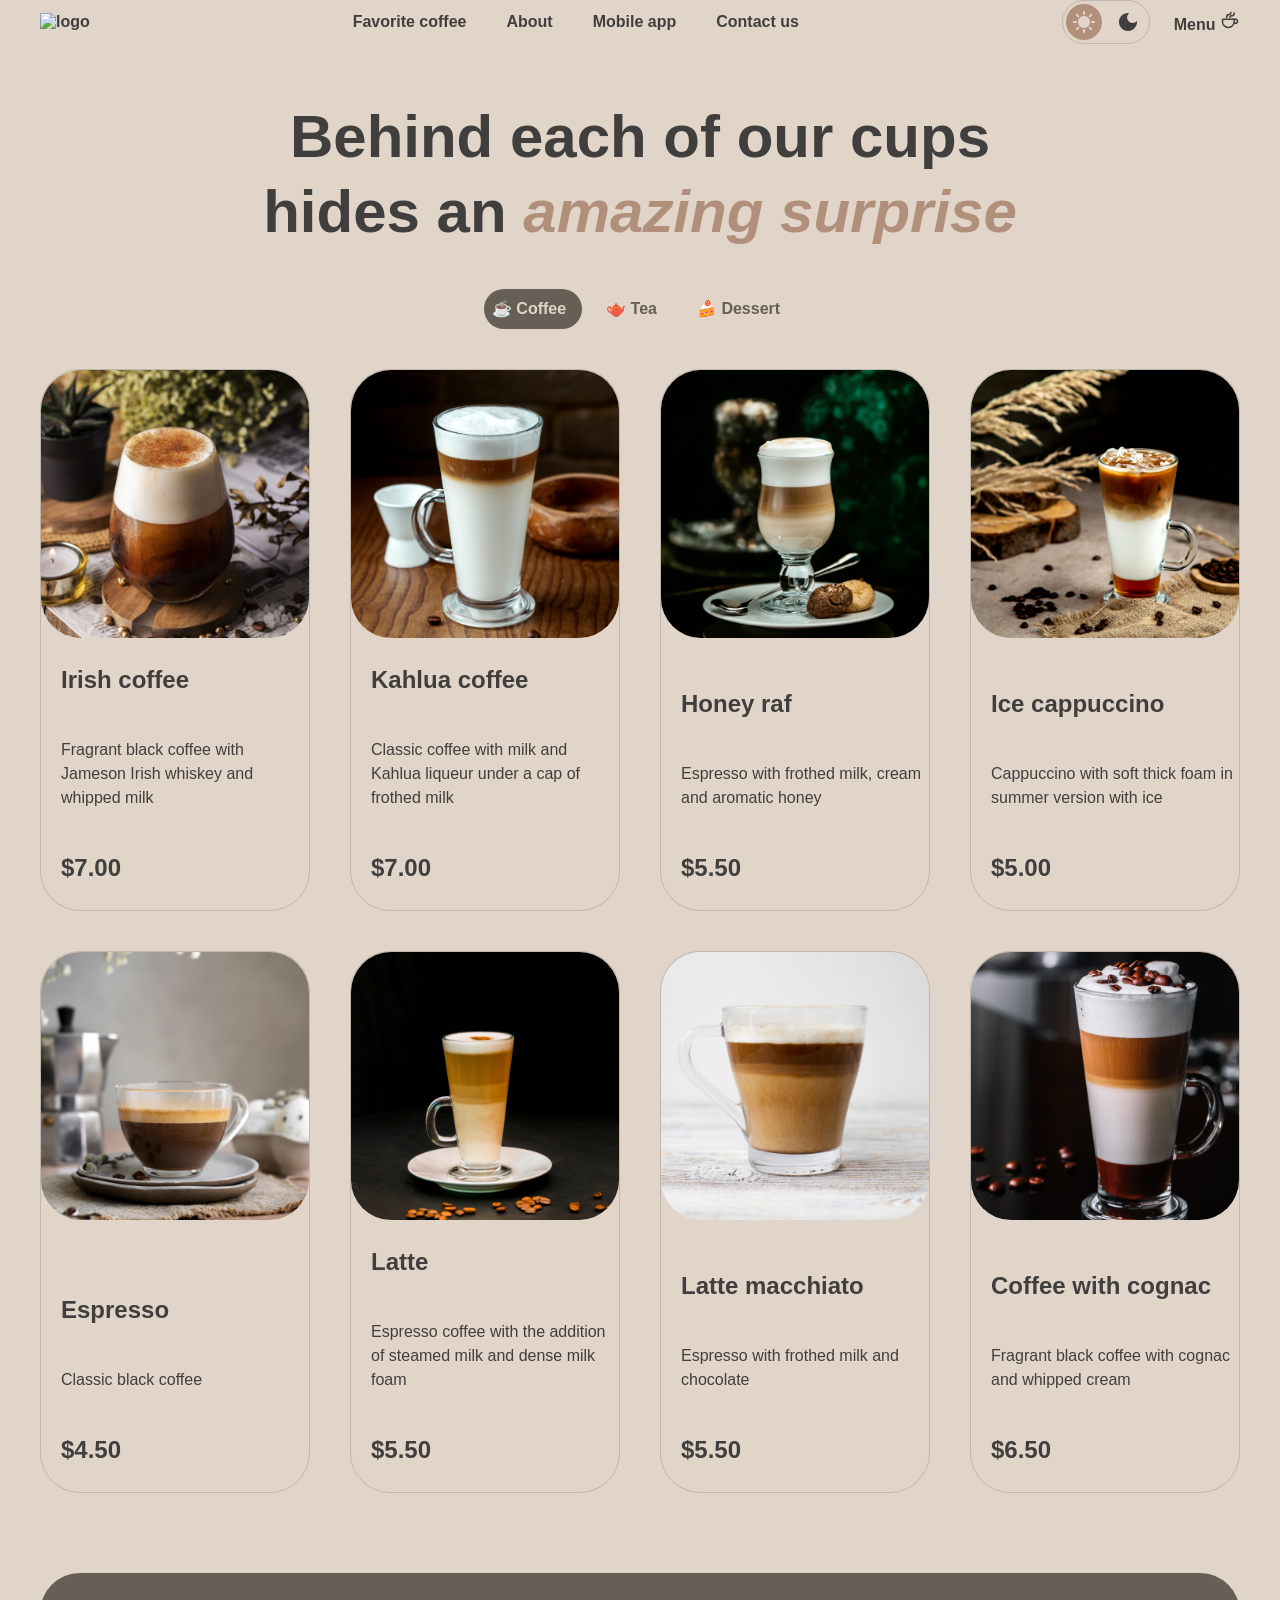
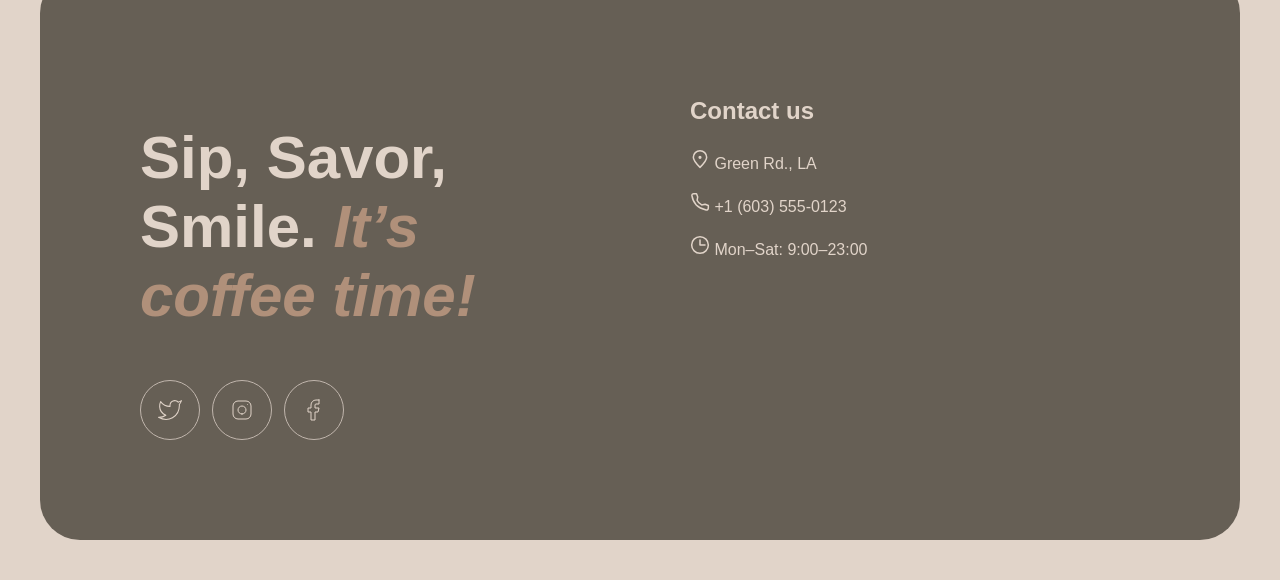
==== commit c1ab054f: "fix: validator errors" ====
--- a/catalog.html
+++ b/catalog.html
@@ -21,7 +21,7 @@
     </ul>
         <a href="catalog.html" class="menu-button mobile-only-btn">
       Menu
-      <svg width="20" height="20" viewBox="0 0 20 20" fill="none" xmlns="http://w3.org">
+      <svg width="20" height="20" viewBox="0 0 20 20" fill="none" xmlns="http://www.w3.org/2000/svg">
         <path d="M14.167 9.76667V11.6667C14.167 14.8883 11.5553 17.5 8.33366 17.5C5.112 17.5 2.50033 14.8883 2.50033 11.6667V9.76667C2.50033 9.4353 2.76896 9.16667 3.10033 9.16667H13.567C13.8984 9.16667 14.167 9.4353 14.167 9.76667Z" stroke="#403F3D" stroke-width="1.5" stroke-linecap="round" stroke-linejoin="round"/>
         <path d="M10.0003 7.50008C10.0003 6.66675 10.5956 5.83341 11.786 5.83341C13.101 5.83341 14.167 4.76743 14.167 3.45246V2.91675" stroke="#403F3D" stroke-width="1.5" stroke-linecap="round" stroke-linejoin="round"/>
         <path d="M6.66634 7.5V7.08333C6.66634 5.70262 7.78563 4.58333 9.16634 4.58333C10.0868 4.58333 10.833 3.83714 10.833 2.91667V2.5" stroke="#403F3D" stroke-width="1.5" stroke-linecap="round" stroke-linejoin="round"/>
@@ -59,6 +59,7 @@
             </div>
             <div class="refresh">
                 <img src="assets/img/refresh.svg" alt="refresh">
+            </div>
             </div>
     </main>
       <footer id="contact-us" class="footer">
--- a/style.css
+++ b/style.css
@@ -441,7 +441,7 @@
     border-radius: 100px;
 }
 .refresh{
-  display: flex;
+  display: none;
   align-items: center;
   justify-content: center;
   height: 60px;
